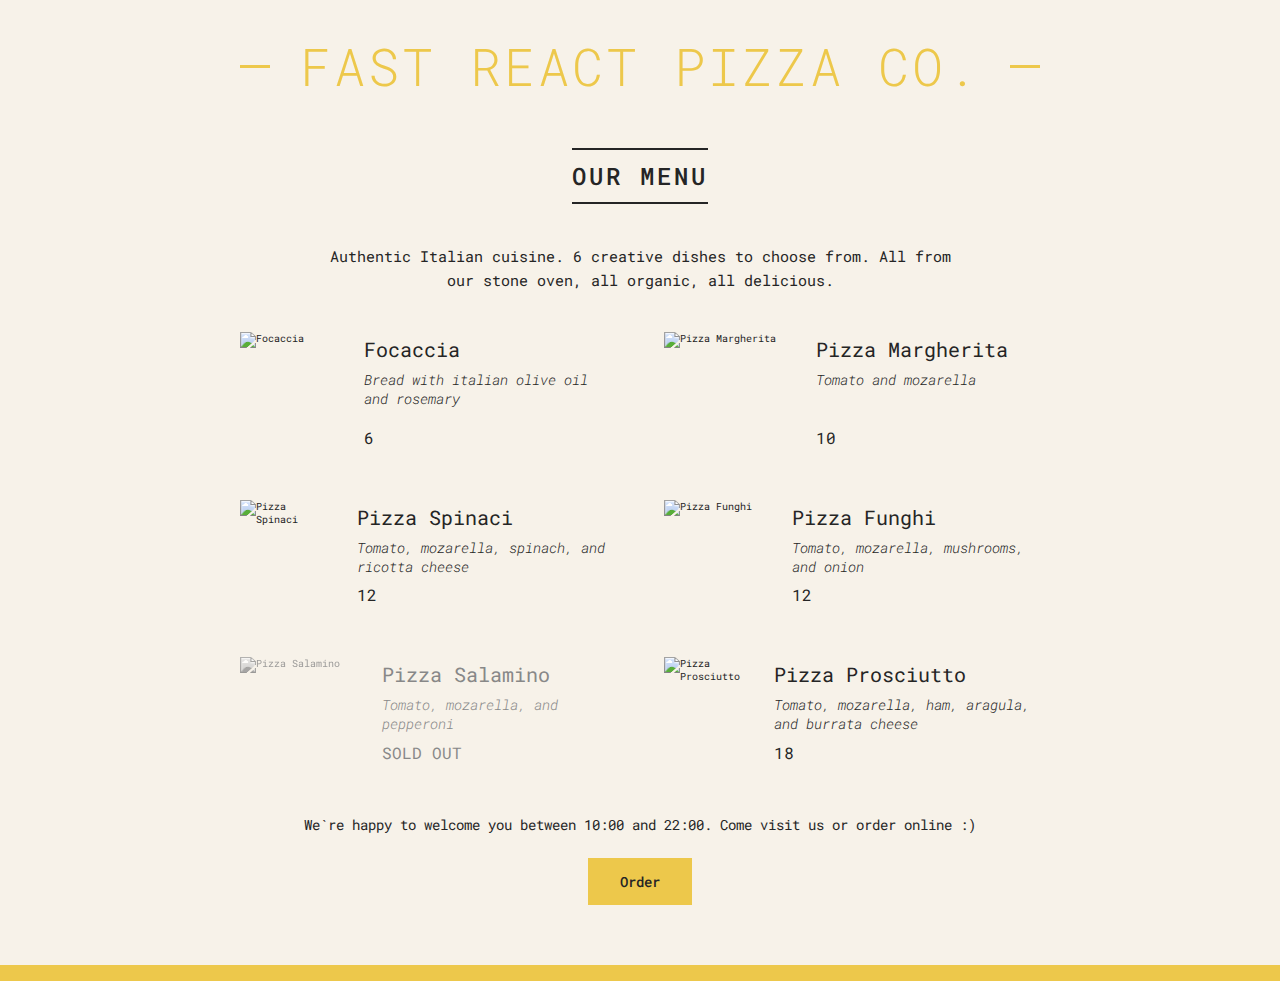
==== demo/pizza-menu/index.html @ e1864fdf "Update project files" ====
<!DOCTYPE html>
<html lang="en">
  <head>
    <meta charset="utf-8" />
    <link rel="icon" href="./favicon.ico" />
    <meta name="viewport" content="width=device-width,initial-scale=1" />
    <meta name="theme-color" content="#000000" />
    <meta
      name="description"
      content="Small and simple project which shows a list of different pizzas"
    />
    <link rel="apple-touch-icon" href="./logo192.png" />
    <link rel="manifest" href="./manifest.json" />
    <title>Fast React Pizza Co.</title>
    <script defer="defer" src="./static/js/main.js"></script>
    <link href="./static/css/main.css" rel="stylesheet" />
  </head>
  <body>
    <noscript>You need to enable JavaScript to run this app.</noscript>
    <div id="root"></div>
  </body>
</html>
---- demo/pizza-menu/static/css/main.css ----
@import url(https://fonts.googleapis.com/css2?family=Roboto+Mono:ital,wght@0,300;0,400;0,500;1,300&display=swap);
* {
  box-sizing: border-box;
  margin: 0;
  padding: 0;
}
html {
  font-size: 62.5%;
}
body {
  background-color: #f7f2e9;
  border-bottom: 1.6rem solid #edc84b;
  color: #252525;
  font-family: Roboto Mono, sans-serif;
  font-weight: 400;
  min-height: 100vh;
  padding: 3.2rem 3.2rem 6rem;
}
.container {
  align-items: center;
  display: flex;
  flex-direction: column;
  gap: 4.8rem;
  margin: 0 auto;
  max-width: 80rem;
}
.header {
  align-self: stretch;
}
.header h1 {
  color: #edc84b;
  display: block;
  font-size: 5.2rem;
  font-weight: 300;
  letter-spacing: 3px;
  position: relative;
  text-align: center;
  text-transform: uppercase;
  width: 100%;
}
.header h1:after,
.header h1:before {
  background-color: #edc84b;
  content: "";
  display: block;
  height: 3px;
  position: absolute;
  top: calc(50% - 1px);
  width: 3rem;
}
.header h1:before {
  left: 0;
}
.header h1:after {
  right: 0;
}
.menu {
  align-items: center;
  display: flex;
  flex-direction: column;
  gap: 4rem;
}
.menu h2 {
  border-bottom: 2px solid;
  border-top: 2px solid;
  display: inline-block;
  font-size: 2.4rem;
  font-weight: 500;
  letter-spacing: 3px;
  padding: 1rem 0;
  text-transform: uppercase;
}
.menu > p {
  font-size: 1.5rem;
  line-height: 1.6;
  text-align: center;
  width: 80%;
}
.pizzas {
  grid-gap: 4.8rem;
  display: grid;
  gap: 4.8rem;
  grid-template-columns: 1fr 1fr;
  list-style: none;
}
.pizza {
  display: flex;
  gap: 3.2rem;
}
.pizza img {
  align-self: start;
  aspect-ratio: 1;
  width: 12rem;
}
.pizza div {
  display: flex;
  flex-direction: column;
  gap: 0.8rem;
  padding: 0.4rem 0;
}
.pizza h3 {
  font-size: 2rem;
  font-weight: 400;
}
.pizza p {
  font-size: 1.4rem;
  font-style: italic;
  font-weight: 300;
  margin-bottom: auto;
}
.pizza span {
  display: block;
  font-size: 1.6rem;
}
.pizza.sold-out {
  color: #888;
}
.pizza.sold-out img {
  filter: grayscale();
  opacity: 0.8;
}
.footer {
  font-size: 1.4rem;
}
.order {
  align-items: center;
  display: flex;
  flex-direction: column;
  gap: 2.4rem;
}
.btn {
  background-color: #edc84b;
  border: none;
  color: inherit;
  cursor: pointer;
  font-family: inherit;
  font-size: 1.4rem;
  font-weight: 500;
  padding: 1.4rem 3.2rem;
  transition: all 0.2s;
}
.btn:hover {
  background-color: #e9bb24;
}
/*# sourceMappingURL=main.css.map*/
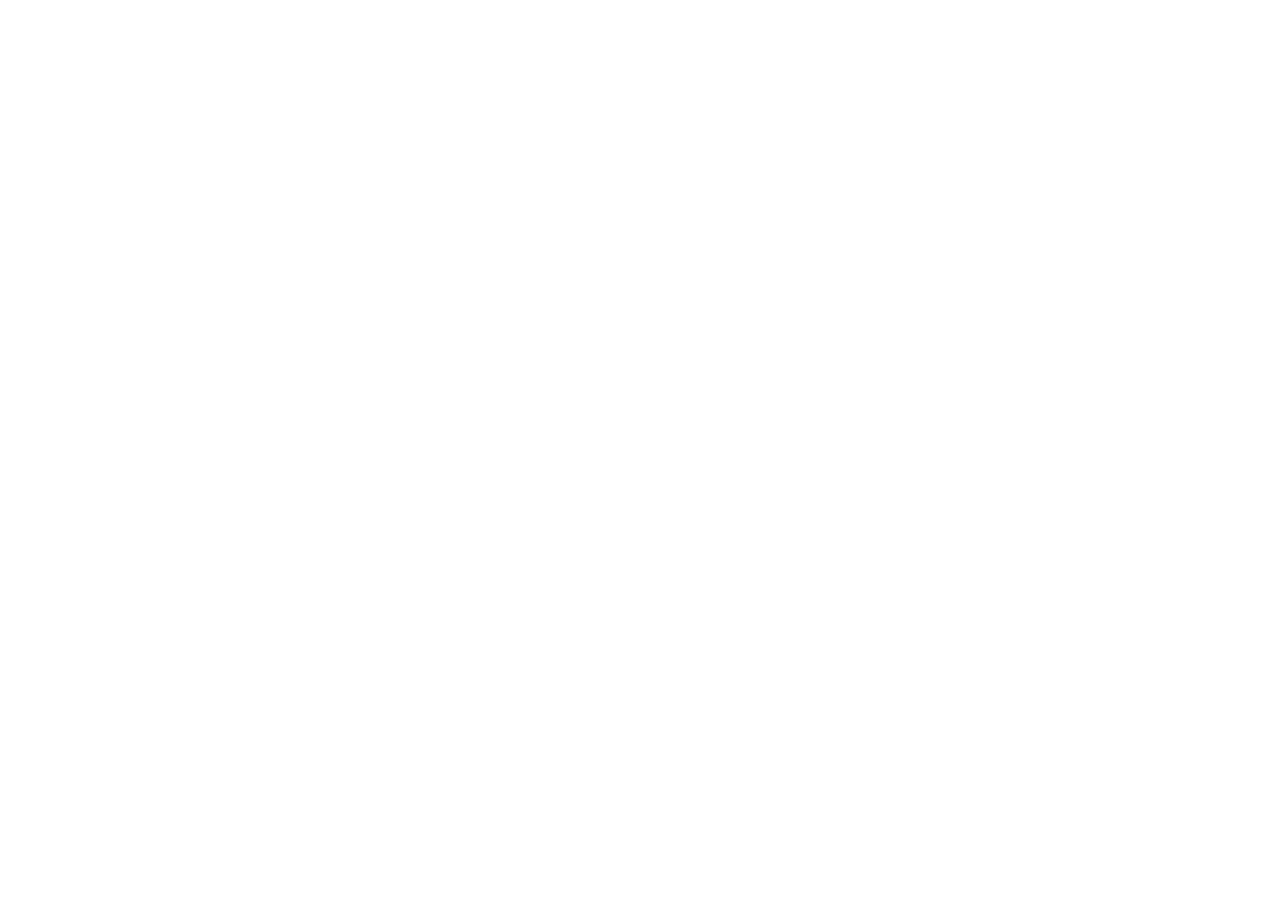
==== commit 65148dda: "Update links" ====
--- a/demo/pizza-menu/index.html
+++ b/demo/pizza-menu/index.html
@@ -2,18 +2,18 @@
 <html lang="en">
   <head>
     <meta charset="utf-8" />
-    <link rel="icon" href="./favicon.ico" />
+    <link rel="icon" href="%PUBLIC_URL%/favicon.ico" />
     <meta name="viewport" content="width=device-width,initial-scale=1" />
     <meta name="theme-color" content="#000000" />
     <meta
       name="description"
       content="Small and simple project which shows a list of different pizzas"
     />
-    <link rel="apple-touch-icon" href="./logo192.png" />
-    <link rel="manifest" href="./manifest.json" />
+    <link rel="apple-touch-icon" href="%PUBLIC_URL%/logo192.png" />
+    <link rel="manifest" href="%PUBLIC_URL%/manifest.json" />
     <title>Fast React Pizza Co.</title>
-    <script defer="defer" src="./static/js/main.js"></script>
-    <link href="./static/css/main.css" rel="stylesheet" />
+    <script defer="defer" src="%PUBLIC_URL%/static/js/main.js"></script>
+    <link href="%PUBLIC_URL%/static/css/main.css" rel="stylesheet" />
   </head>
   <body>
     <noscript>You need to enable JavaScript to run this app.</noscript>
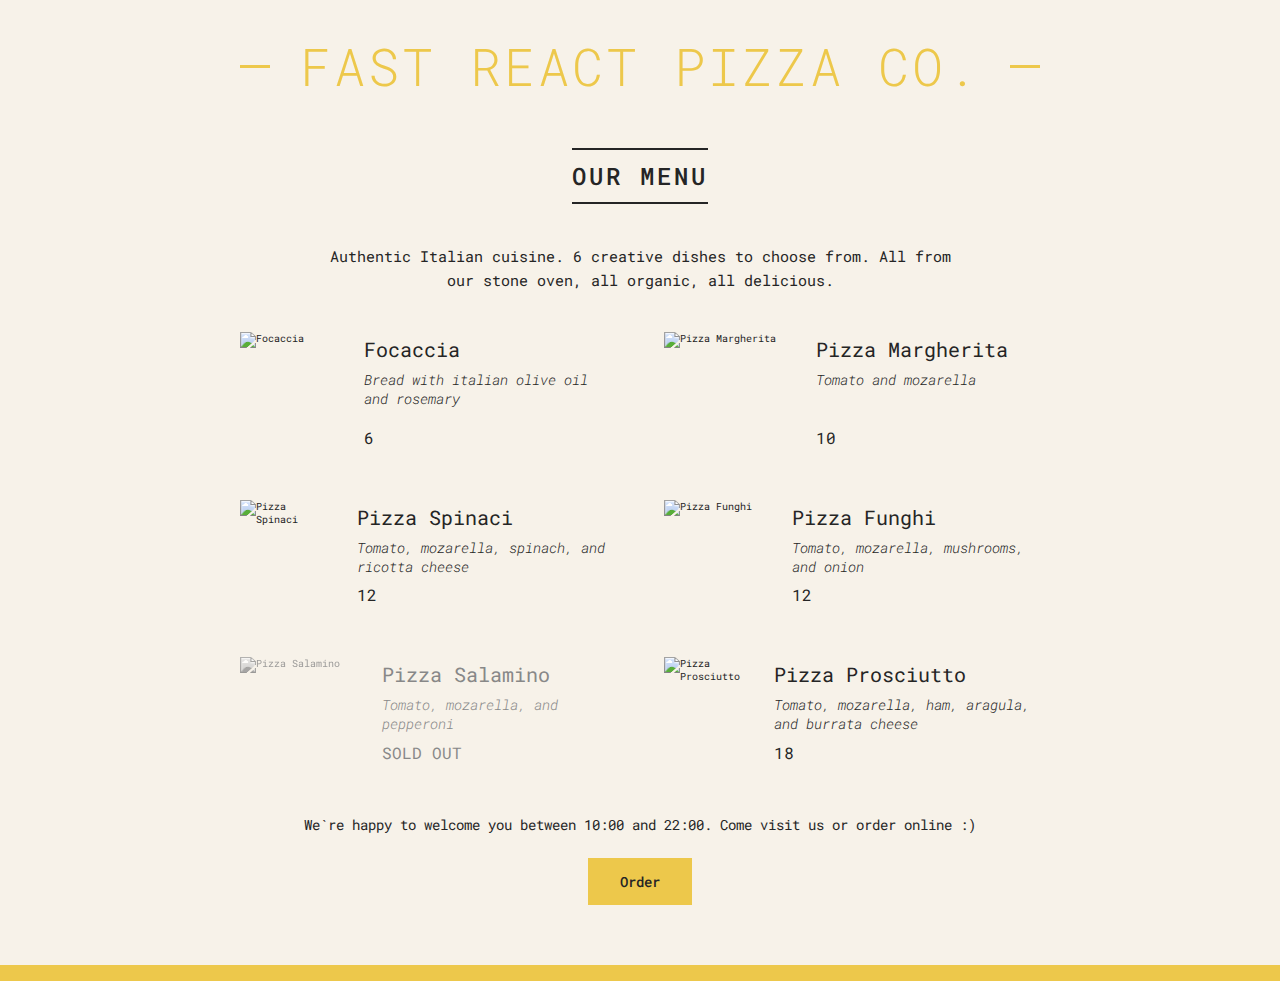
==== commit b85d9ebe: "Update links" ====
--- a/demo/pizza-menu/index.html
+++ b/demo/pizza-menu/index.html
@@ -2,18 +2,18 @@
 <html lang="en">
   <head>
     <meta charset="utf-8" />
-    <link rel="icon" href="%PUBLIC_URL%/favicon.ico" />
+    <link rel="icon" href="./favicon.ico" />
     <meta name="viewport" content="width=device-width,initial-scale=1" />
     <meta name="theme-color" content="#000000" />
     <meta
       name="description"
       content="Small and simple project which shows a list of different pizzas"
     />
-    <link rel="apple-touch-icon" href="%PUBLIC_URL%/logo192.png" />
-    <link rel="manifest" href="%PUBLIC_URL%/manifest.json" />
+    <link rel="apple-touch-icon" href="./logo192.png" />
+    <link rel="manifest" href="./manifest.json" />
     <title>Fast React Pizza Co.</title>
-    <script defer="defer" src="%PUBLIC_URL%/static/js/main.js"></script>
-    <link href="%PUBLIC_URL%/static/css/main.css" rel="stylesheet" />
+    <script defer="defer" src="./static/js/main.js"></script>
+    <link href="./static/css/main.css" rel="stylesheet" />
   </head>
   <body>
     <noscript>You need to enable JavaScript to run this app.</noscript>
--- a/demo/pizza-menu/static/css/main.css
+++ b/demo/pizza-menu/static/css/main.css
@@ -0,0 +1,145 @@
+@import url(https://fonts.googleapis.com/css2?family=Roboto+Mono:ital,wght@0,300;0,400;0,500;1,300&display=swap);
+* {
+  box-sizing: border-box;
+  margin: 0;
+  padding: 0;
+}
+html {
+  font-size: 62.5%;
+}
+body {
+  background-color: #f7f2e9;
+  border-bottom: 1.6rem solid #edc84b;
+  color: #252525;
+  font-family: Roboto Mono, sans-serif;
+  font-weight: 400;
+  min-height: 100vh;
+  padding: 3.2rem 3.2rem 6rem;
+}
+.container {
+  align-items: center;
+  display: flex;
+  flex-direction: column;
+  gap: 4.8rem;
+  margin: 0 auto;
+  max-width: 80rem;
+}
+.header {
+  align-self: stretch;
+}
+.header h1 {
+  color: #edc84b;
+  display: block;
+  font-size: 5.2rem;
+  font-weight: 300;
+  letter-spacing: 3px;
+  position: relative;
+  text-align: center;
+  text-transform: uppercase;
+  width: 100%;
+}
+.header h1:after,
+.header h1:before {
+  background-color: #edc84b;
+  content: "";
+  display: block;
+  height: 3px;
+  position: absolute;
+  top: calc(50% - 1px);
+  width: 3rem;
+}
+.header h1:before {
+  left: 0;
+}
+.header h1:after {
+  right: 0;
+}
+.menu {
+  align-items: center;
+  display: flex;
+  flex-direction: column;
+  gap: 4rem;
+}
+.menu h2 {
+  border-bottom: 2px solid;
+  border-top: 2px solid;
+  display: inline-block;
+  font-size: 2.4rem;
+  font-weight: 500;
+  letter-spacing: 3px;
+  padding: 1rem 0;
+  text-transform: uppercase;
+}
+.menu > p {
+  font-size: 1.5rem;
+  line-height: 1.6;
+  text-align: center;
+  width: 80%;
+}
+.pizzas {
+  grid-gap: 4.8rem;
+  display: grid;
+  gap: 4.8rem;
+  grid-template-columns: 1fr 1fr;
+  list-style: none;
+}
+.pizza {
+  display: flex;
+  gap: 3.2rem;
+}
+.pizza img {
+  align-self: start;
+  aspect-ratio: 1;
+  width: 12rem;
+}
+.pizza div {
+  display: flex;
+  flex-direction: column;
+  gap: 0.8rem;
+  padding: 0.4rem 0;
+}
+.pizza h3 {
+  font-size: 2rem;
+  font-weight: 400;
+}
+.pizza p {
+  font-size: 1.4rem;
+  font-style: italic;
+  font-weight: 300;
+  margin-bottom: auto;
+}
+.pizza span {
+  display: block;
+  font-size: 1.6rem;
+}
+.pizza.sold-out {
+  color: #888;
+}
+.pizza.sold-out img {
+  filter: grayscale();
+  opacity: 0.8;
+}
+.footer {
+  font-size: 1.4rem;
+}
+.order {
+  align-items: center;
+  display: flex;
+  flex-direction: column;
+  gap: 2.4rem;
+}
+.btn {
+  background-color: #edc84b;
+  border: none;
+  color: inherit;
+  cursor: pointer;
+  font-family: inherit;
+  font-size: 1.4rem;
+  font-weight: 500;
+  padding: 1.4rem 3.2rem;
+  transition: all 0.2s;
+}
+.btn:hover {
+  background-color: #e9bb24;
+}
+/*# sourceMappingURL=main.css.map*/
